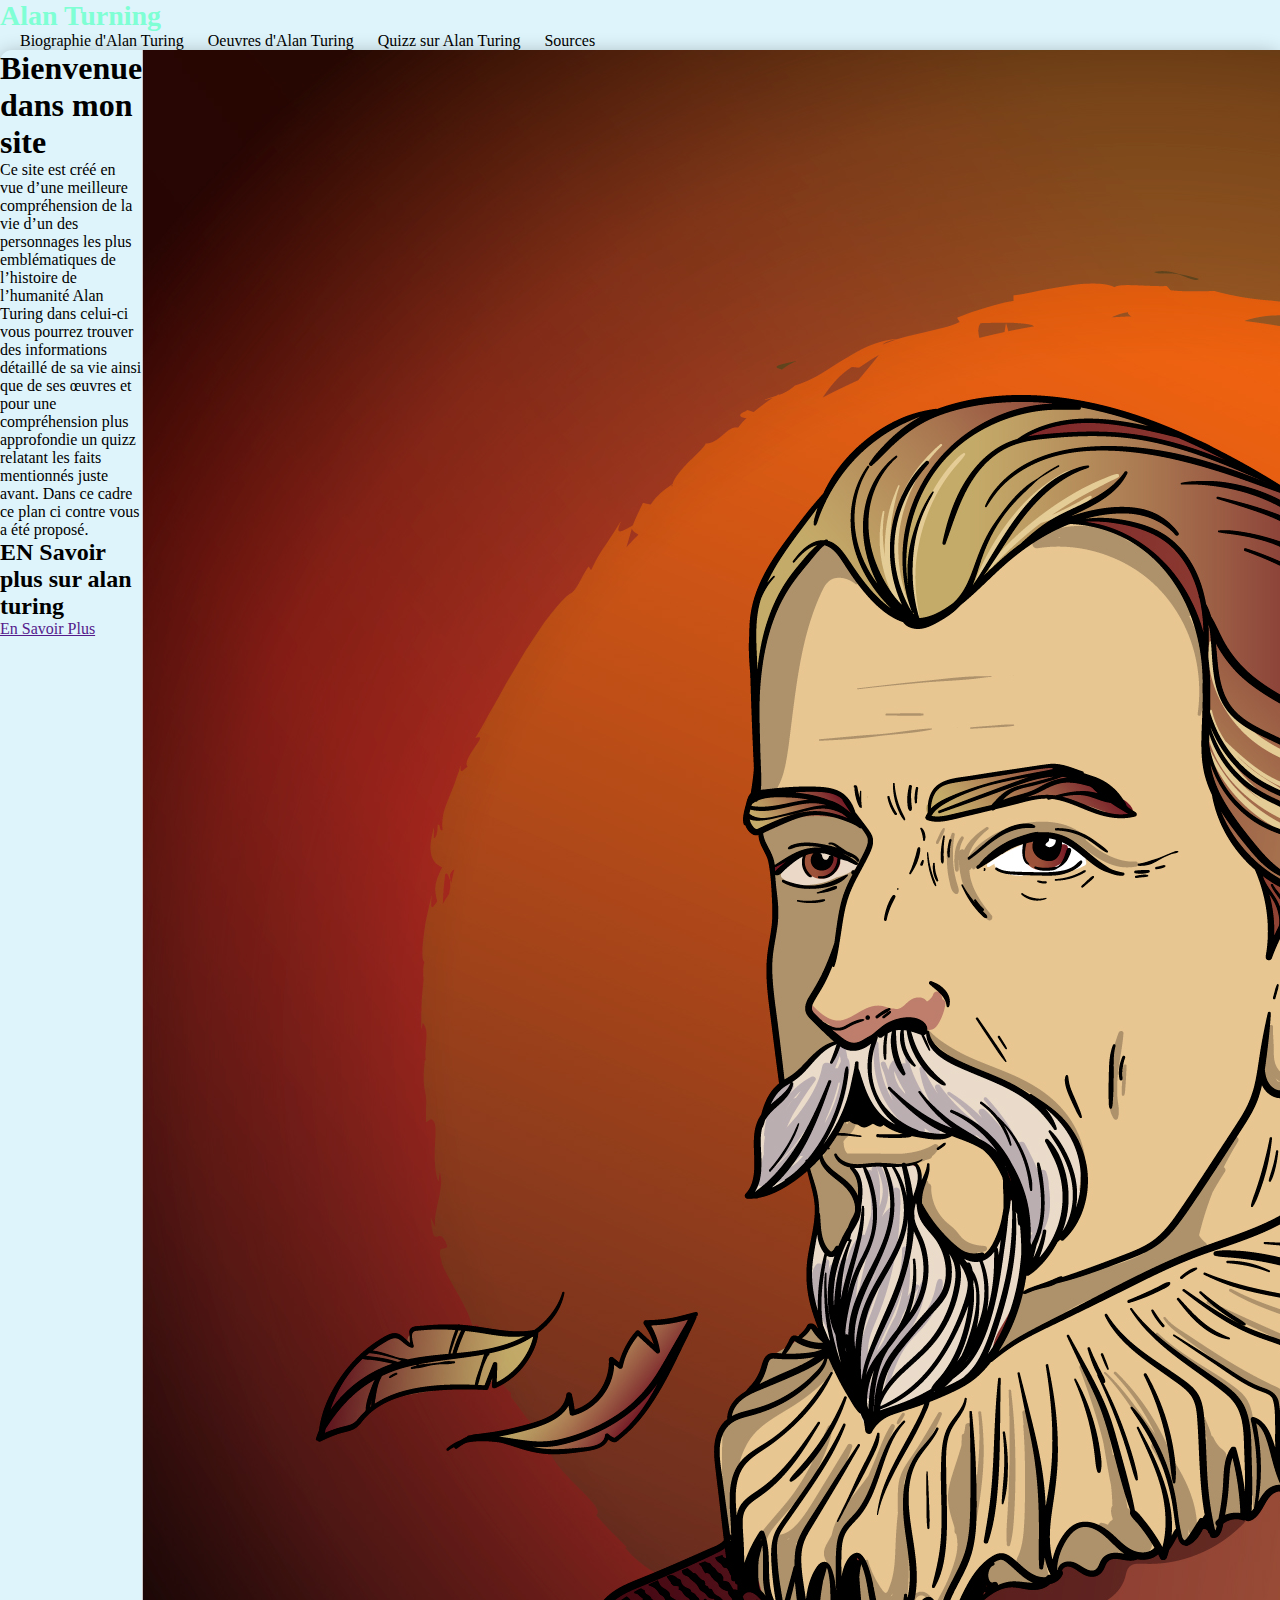
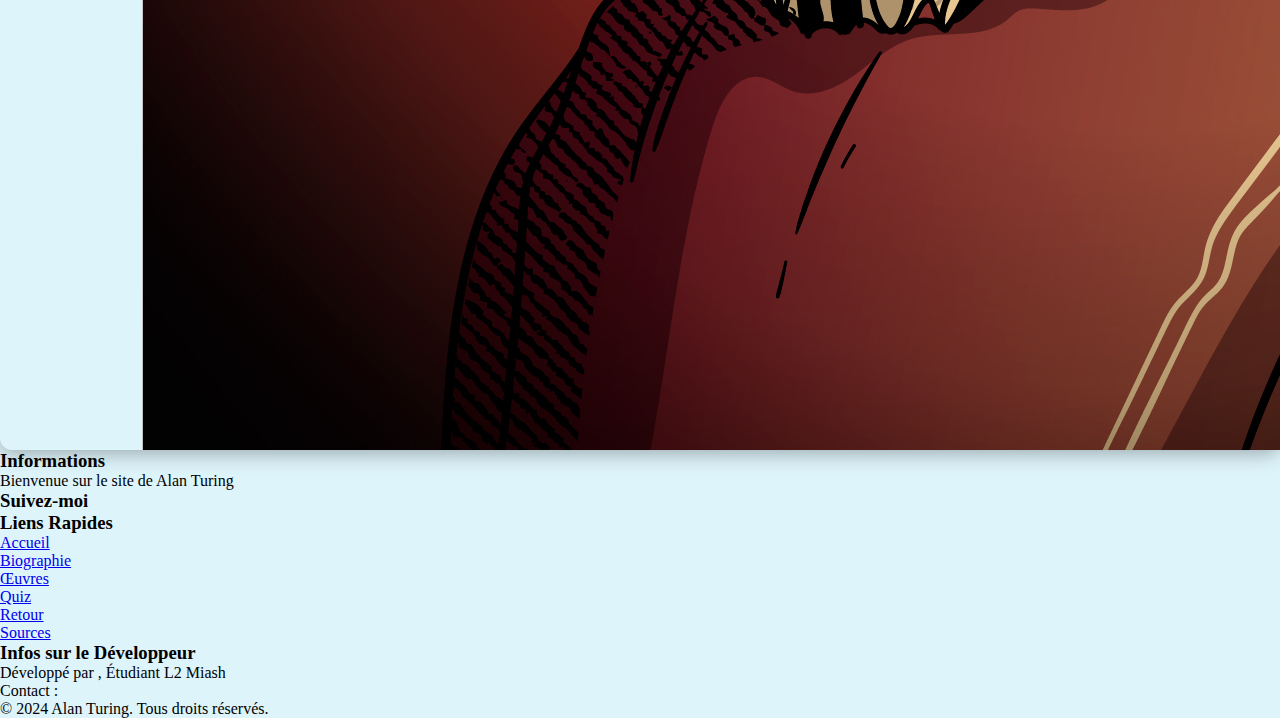
==== index.html @ b19348b5 "Add files via upload" ====
<!DOCTYPE html>
<html lang="en">
<head>
    <meta charset="UTF-8">
    <meta name="viewport" content="width=device-width, initial-scale=1.0">
    <title>Alan Turing - Biographie et Œuvres</title>
    <link rel="stylesheet" href="styles.css">

</head>
<body>
    <header>
      <a href="index.html" class="logo"> Alan Turning</a>
       <nav class="navbar">
            <a href=biographie.html>Biographie d'Alan Turing</a>
            <a href=oeuvres.html>Oeuvres d'Alan Turing</a>
            <a href=quiz.html> Quizz sur Alan Turing</a>
            <a href=sources.html> Sources</a>
       </nav>
    </header>


    <main>

    <section id="hero" class="container">
        <div class="text-hero" >
            <h1>Bienvenue dans mon site</h1>
            <p>Ce site est créé en vue d’une meilleure compréhension de la vie d’un des personnages les
                plus emblématiques de l’histoire de l’humanité Alan Turing dans celui-ci vous pourrez
                trouver des informations détaillé de sa vie ainsi que de ses œuvres et pour une
                compréhension plus approfondie un quizz relatant les faits mentionnés juste avant. Dans ce cadre ce plan ci contre vous a été proposé. </p>
                <h2> EN Savoir plus sur alan turing</h2>
                <a href="" class="button1"> En Savoir Plus</a>
        </div>
            <img src="9861548.jpg" alt="Alan Turing">
    </section>

    </main>

    <footer>
        <div class="footer-container">

            <!-- Column 1: Introduction -->
            <div class="footer-column">
              <h3>Informations</h3>
              <p>Bienvenue sur le site de Alan Turing</p>
            </div>
        
            <!-- Column 2: Social Media -->
            <div class="footer-column">
              <h3>Suivez-moi</h3>
              <div class="social-icons">
                <a href="" target="_blank" aria-label="Facebook"><i class="fab fa-facebook-f"></i></a>
                <a href="" target="_blank" aria-label="Twitter"><i class="fab fa-twitter"></i></a>
                <a href="" target="_blank" aria-label="Instagram"><i class="fab fa-instagram"></i></a>
                <a href="" target="_blank" aria-label="LinkedIn"><i class="fab fa-linkedin-in"></i></a>
              </div>
            </div>
        
            <!-- Column 3: Website Pages -->
            <div class="footer-column">
              <h3>Liens Rapides</h3>
              <ul>
                <li><a href="index.html">Accueil</a></li>
                <li><a href="Pages/biographie.html">Biographie</a></li>
                <li><a href="Pages/oeuvre.html">Œuvres</a></li>
                <li><a href="Pages/Quiz.html">Quiz</a></li>
                <li><a href="Pages/Feedback.html">Retour</a></li>
                <li><a href="Pages/sources.html">Sources</a></li>
              </ul>
            </div>
        
            <!-- Column 4: Developer Info -->
            <div class="footer-column">
              <h3>Infos sur le Développeur</h3>
              <p>Développé par <a href="" target="_blank"></a>, Étudiant L2 Miash</p>
              <p>Contact : <a href="mailto:"></a></p>
            </div>
        
          </div>
        
          <div class="footer-bottom">
            <p>&copy; 2024 Alan Turing. Tous droits réservés.</p>
          </div>
    </footer>
</body>
</html>
---- styles.css ----
*{
    margin:0;
    padding: 0;
    box-sizing: border-box;
    font-family: 'Times New Roman', Times, serif;
}

body{
    min-height: 100vh;
    background: #0bb1df23;
    background-size: cover;
    color: black;
}

.header{
    position: sticky;
    top: 0;
    width: 100%;
    padding: 15px 40px;
    display: flex;
    justify-content: space-between;
    align-items: center;
    z-index: 100;
    background-color: #0bb1df23;
}

.logo{
    font-size: 28px;
    color: aquamarine;
    font-weight: 700;
    text-decoration: none;
}

.navbar a {
    font-size: 1.0rem;
    color: black;
    font-weight: 500;
    margin-left: 20px;
    position: relative;
    text-decoration: none;
}

.navbar a::before{
    content: "";
    position: absolute;
    top: 100%;
    left: 0;
    width: 0;
    height: 2px;
    background: darkblue ;
    transition: width 0.3s;
}

.navbar a:hover::before {
    width: 100%;
}

.container {
    display: flex;
    max-width: 100%;
    height: auto;
    border-radius: 12px;
    box-shadow: 0 4px 20px rgba(0,0,0,0.3);
}

.text-hero {
    width: 50%;
}

.text-hero h1{
    font-size: 2rem;
}
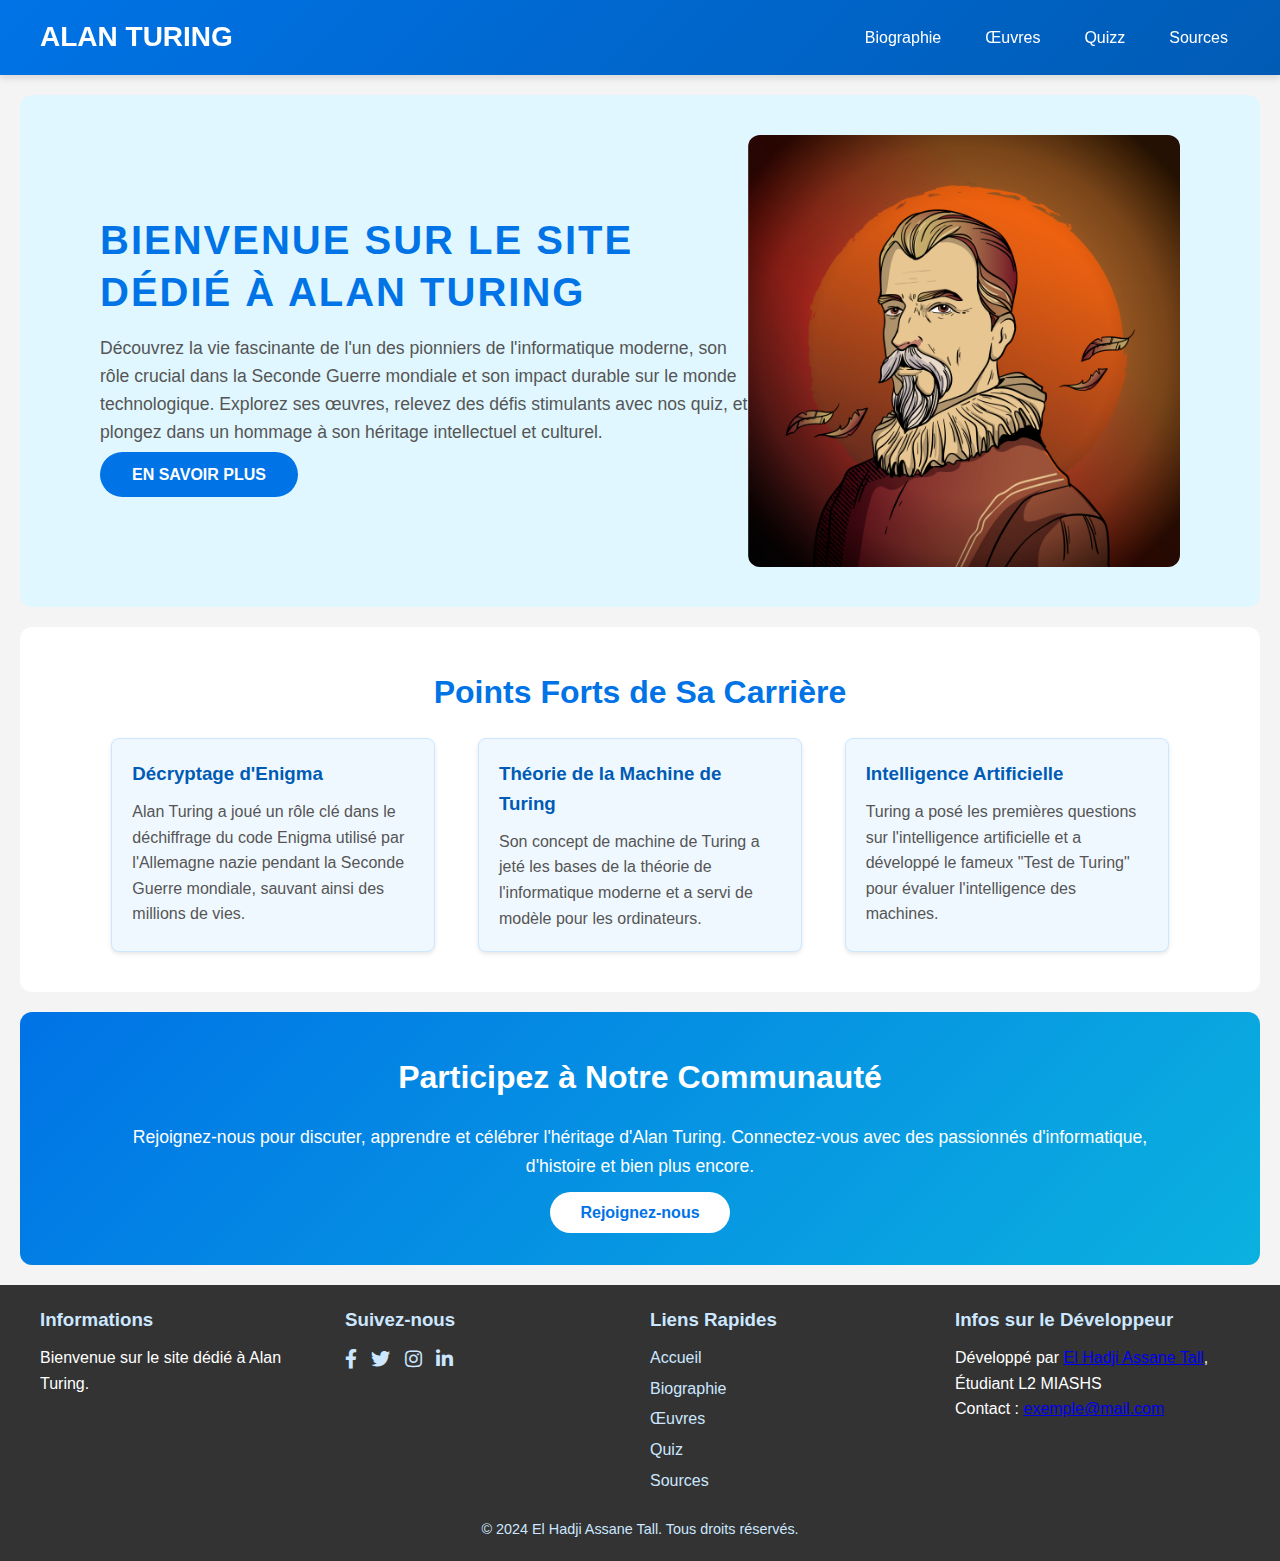
==== commit db426829: "BIG UPDATE" ====
--- a/index.html
+++ b/index.html
@@ -1,86 +1,103 @@
 <!DOCTYPE html>
-<html lang="en">
+<html lang="fr">
 <head>
     <meta charset="UTF-8">
     <meta name="viewport" content="width=device-width, initial-scale=1.0">
     <title>Alan Turing - Biographie et Œuvres</title>
     <link rel="stylesheet" href="styles.css">
-
+    <link href="https://cdnjs.cloudflare.com/ajax/libs/font-awesome/5.15.4/css/all.min.css" rel="stylesheet">
 </head>
 <body>
     <header>
-      <a href="index.html" class="logo"> Alan Turning</a>
+      <a href="index.html" class="logo">Alan Turing</a>
        <nav class="navbar">
-            <a href=biographie.html>Biographie d'Alan Turing</a>
-            <a href=oeuvres.html>Oeuvres d'Alan Turing</a>
-            <a href=quiz.html> Quizz sur Alan Turing</a>
-            <a href=sources.html> Sources</a>
+            <a href="biographie.html">Biographie</a>
+            <a href="oeuvres.html">Œuvres</a>
+            <a href="quiz.html">Quizz</a>
+            <a href="sources.html">Sources</a>
        </nav>
     </header>
 
+    <main>
+        <!-- Hero Section -->
+        <section id="hero" class="container">
+            <div class="text-hero">
+                <h1>Bienvenue sur le site dédié à Alan Turing</h1>
+                <p>Découvrez la vie fascinante de l'un des pionniers de l'informatique moderne, son rôle crucial dans la Seconde Guerre mondiale et son impact durable sur le monde technologique. Explorez ses œuvres, relevez des défis stimulants avec nos quiz, et plongez dans un hommage à son héritage intellectuel et culturel.</p>
+                <a href="biographie.html" class="button1">En Savoir Plus</a>
+            </div>
+            <img src="9861548.jpg" alt="Alan Turing">
+        </section>
 
-    <main>
+        <!-- New Section: Highlights of Turing's Achievements -->
+        <section id="achievements" class="container">
+            <h2>Points Forts de Sa Carrière</h2>
+            <div class="achievement-grid">
+                <div class="achievement-card">
+                    <h3>Décryptage d'Enigma</h3>
+                    <p>Alan Turing a joué un rôle clé dans le déchiffrage du code Enigma utilisé par l'Allemagne nazie pendant la Seconde Guerre mondiale, sauvant ainsi des millions de vies.</p>
+                </div>
+                <div class="achievement-card">
+                    <h3>Théorie de la Machine de Turing</h3>
+                    <p>Son concept de machine de Turing a jeté les bases de la théorie de l'informatique moderne et a servi de modèle pour les ordinateurs.</p>
+                </div>
+                <div class="achievement-card">
+                    <h3>Intelligence Artificielle</h3>
+                    <p>Turing a posé les premières questions sur l'intelligence artificielle et a développé le fameux "Test de Turing" pour évaluer l'intelligence des machines.</p>
+                </div>
+            </div>
+        </section>
 
-    <section id="hero" class="container">
-        <div class="text-hero" >
-            <h1>Bienvenue dans mon site</h1>
-            <p>Ce site est créé en vue d’une meilleure compréhension de la vie d’un des personnages les
-                plus emblématiques de l’histoire de l’humanité Alan Turing dans celui-ci vous pourrez
-                trouver des informations détaillé de sa vie ainsi que de ses œuvres et pour une
-                compréhension plus approfondie un quizz relatant les faits mentionnés juste avant. Dans ce cadre ce plan ci contre vous a été proposé. </p>
-                <h2> EN Savoir plus sur alan turing</h2>
-                <a href="" class="button1"> En Savoir Plus</a>
-        </div>
-            <img src="9861548.jpg" alt="Alan Turing">
-    </section>
-
+        <!-- Call to Action: Join the Community -->
+        <section id="cta" class="cta-section">
+            <h2>Participez à Notre Communauté</h2>
+            <p>Rejoignez-nous pour discuter, apprendre et célébrer l'héritage d'Alan Turing. Connectez-vous avec des passionnés d'informatique, d'histoire et bien plus encore.</p>
+            <a href="https://www.linkedin.com/groups" target="_blank" class="cta-button">Rejoignez-nous</a>
+        </section>
     </main>
 
     <footer>
         <div class="footer-container">
-
             <!-- Column 1: Introduction -->
             <div class="footer-column">
               <h3>Informations</h3>
-              <p>Bienvenue sur le site de Alan Turing</p>
+              <p>Bienvenue sur le site dédié à Alan Turing.</p>
             </div>
         
             <!-- Column 2: Social Media -->
             <div class="footer-column">
-              <h3>Suivez-moi</h3>
+              <h3>Suivez-nous</h3>
               <div class="social-icons">
-                <a href="" target="_blank" aria-label="Facebook"><i class="fab fa-facebook-f"></i></a>
-                <a href="" target="_blank" aria-label="Twitter"><i class="fab fa-twitter"></i></a>
-                <a href="" target="_blank" aria-label="Instagram"><i class="fab fa-instagram"></i></a>
-                <a href="" target="_blank" aria-label="LinkedIn"><i class="fab fa-linkedin-in"></i></a>
+                <a href="#" target="_blank" aria-label="Facebook"><i class="fab fa-facebook-f"></i></a>
+                <a href="#" target="_blank" aria-label="Twitter"><i class="fab fa-twitter"></i></a>
+                <a href="#" target="_blank" aria-label="Instagram"><i class="fab fa-instagram"></i></a>
+                <a href="#" target="_blank" aria-label="LinkedIn"><i class="fab fa-linkedin-in"></i></a>
               </div>
             </div>
         
-            <!-- Column 3: Website Pages -->
+            <!-- Column 3: Quick Links -->
             <div class="footer-column">
               <h3>Liens Rapides</h3>
               <ul>
                 <li><a href="index.html">Accueil</a></li>
-                <li><a href="Pages/biographie.html">Biographie</a></li>
-                <li><a href="Pages/oeuvre.html">Œuvres</a></li>
-                <li><a href="Pages/Quiz.html">Quiz</a></li>
-                <li><a href="Pages/Feedback.html">Retour</a></li>
-                <li><a href="Pages/sources.html">Sources</a></li>
+                <li><a href="biographie.html">Biographie</a></li>
+                <li><a href="oeuvres.html">Œuvres</a></li>
+                <li><a href="quiz.html">Quiz</a></li>
+                <li><a href="sources.html">Sources</a></li>
               </ul>
             </div>
         
             <!-- Column 4: Developer Info -->
             <div class="footer-column">
               <h3>Infos sur le Développeur</h3>
-              <p>Développé par <a href="" target="_blank"></a>, Étudiant L2 Miash</p>
-              <p>Contact : <a href="mailto:"></a></p>
+              <p>Développé par <a href="#">El Hadji Assane Tall</a>, Étudiant L2 MIASHS</p>
+              <p>Contact : <a href="mailto:exemple@mail.com">exemple@mail.com</a></p>
             </div>
+        </div>
         
-          </div>
-        
-          <div class="footer-bottom">
-            <p>&copy; 2024 Alan Turing. Tous droits réservés.</p>
-          </div>
+        <div class="footer-bottom">
+            <p>&copy; 2024 El Hadji Assane Tall. Tous droits réservés.</p>
+        </div>
     </footer>
 </body>
-</html>+</html>
--- a/styles.css
+++ b/styles.css
@@ -1,18 +1,20 @@
-*{
-    margin:0;
+/* Global Styles */
+* {
+    margin: 0;
     padding: 0;
     box-sizing: border-box;
-    font-family: 'Times New Roman', Times, serif;
-}
-
-body{
+    font-family: 'Arial', sans-serif;
+}
+
+body {
     min-height: 100vh;
-    background: #0bb1df23;
-    background-size: cover;
-    color: black;
-}
-
-.header{
+    background: #f4f4f4;
+    color: #333;
+    line-height: 1.6;
+}
+
+/* Header Styles */
+header {
     position: sticky;
     top: 0;
     width: 100%;
@@ -20,53 +22,256 @@
     display: flex;
     justify-content: space-between;
     align-items: center;
-    z-index: 100;
-    background-color: #0bb1df23;
-}
-
-.logo{
+    background: linear-gradient(135deg, #0bb1df, #0073e6);
+    color: #fff;
+    box-shadow: 0 4px 6px rgba(0, 0, 0, 0.1);
+    z-index: 1000;
+}
+
+header:hover {
+    background: linear-gradient(135deg, #0073e6, #005bb5);
+}
+
+header .logo {
     font-size: 28px;
-    color: aquamarine;
-    font-weight: 700;
-    text-decoration: none;
+    color: #fff;
+    font-weight: bold;
+    text-transform: uppercase;
+    text-decoration: none;
+    transition: color 0.3s ease;
+}
+
+header .logo:hover {
+    color: #cce7ff;
+}
+
+.navbar {
+    display: flex;
+    align-items: center;
 }
 
 .navbar a {
-    font-size: 1.0rem;
-    color: black;
+    font-size: 1rem;
+    color: #fff;
     font-weight: 500;
     margin-left: 20px;
     position: relative;
     text-decoration: none;
-}
-
-.navbar a::before{
+    padding: 8px 12px;
+    border-radius: 4px;
+    transition: color 0.3s ease, background-color 0.3s ease;
+}
+
+.navbar a::after {
     content: "";
     position: absolute;
-    top: 100%;
+    bottom: -3px;
     left: 0;
     width: 0;
     height: 2px;
-    background: darkblue ;
+    background: #cce7ff;
     transition: width 0.3s;
 }
 
-.navbar a:hover::before {
+.navbar a:hover {
+    color: #cce7ff;
+    background-color: rgba(255, 255, 255, 0.1);
+}
+
+.navbar a:hover::after {
     width: 100%;
 }
 
-.container {
-    display: flex;
+/* Hero Section */
+#hero {
+    display: flex;
+    align-items: center;
+    justify-content: space-between;
+    padding: 40px 80px;
+    background: #e0f7ff;
+    border-radius: 12px;
+    margin: 20px;
+}
+
+.text-hero h1 {
+    font-size: 2.5rem;
+    color: #0073e6;
+    margin-bottom: 16px;
+    text-transform: uppercase;
+    letter-spacing: 2px;
+    line-height: 1.3;
+}
+
+.text-hero p {
+    font-size: 1.1rem;
+    color: #555;
+    margin-bottom: 16px;
+}
+
+.text-hero .button1 {
+    padding: 12px 30px;
+    background-color: #0073e6;
+    color: #fff;
+    font-weight: 700;
+    text-transform: uppercase;
+    border-radius: 50px;
+    border: 2px solid transparent;
+    transition: all 0.3s ease;
+    font-size: 1rem;
+    text-decoration: none;
+}
+
+.text-hero .button1:hover {
+    background-color: transparent;
+    color: #0073e6;
+    border-color: #0073e6;
+    cursor: pointer;
+}
+
+.container img {
+    width: 40%;
     max-width: 100%;
     height: auto;
     border-radius: 12px;
-    box-shadow: 0 4px 20px rgba(0,0,0,0.3);
-}
-
-.text-hero {
-    width: 50%;
-}
-
-.text-hero h1{
+}
+
+/* Achievements Section */
+#achievements {
+    padding: 40px 80px;
+    background: #ffffff;
+    margin: 20px;
+    border-radius: 12px;
+}
+
+#achievements h2 {
+    text-align: center;
     font-size: 2rem;
-}+    margin-bottom: 20px;
+    color: #0073e6;
+}
+
+.achievement-grid {
+    display: flex;
+    gap: 20px;
+    justify-content: space-around;
+    flex-wrap: wrap;
+}
+
+.achievement-card {
+    background: #f0f8ff;
+    border: 1px solid #cce7ff;
+    border-radius: 8px;
+    padding: 20px;
+    width: 30%;
+    box-shadow: 0 2px 4px rgba(0, 0, 0, 0.1);
+    transition: transform 0.3s ease;
+}
+
+.achievement-card h3 {
+    margin-bottom: 10px;
+    color: #005bb5;
+}
+
+.achievement-card p {
+    font-size: 1rem;
+    color: #555;
+}
+
+.achievement-card:hover {
+    transform: translateY(-5px);
+}
+
+/* CTA Section */
+.cta-section {
+    padding: 40px 80px;
+    background: linear-gradient(135deg, #0073e6, #0bb1df);
+    text-align: center;
+    color: #fff;
+    border-radius: 12px;
+    margin: 20px;
+}
+
+.cta-section h2 {
+    font-size: 2rem;
+    margin-bottom: 20px;
+}
+
+.cta-section p {
+    font-size: 1.1rem;
+    margin-bottom: 20px;
+}
+
+.cta-button {
+    padding: 12px 30px;
+    background-color: #fff;
+    color: #0073e6;
+    font-weight: bold;
+    border-radius: 50px;
+    text-decoration: none;
+    transition: background-color 0.3s ease, color 0.3s ease;
+}
+
+.cta-button:hover {
+    background-color: #0073e6;
+    color: #fff;
+}
+
+/* Footer */
+footer {
+    padding: 20px 40px;
+    background: #333;
+    color: #fff;
+}
+
+.footer-container {
+    display: flex;
+    justify-content: space-between;
+    flex-wrap: wrap;
+    gap: 20px;
+}
+
+.footer-column {
+    flex: 1;
+}
+
+.footer-column h3 {
+    margin-bottom: 10px;
+    color: #cce7ff;
+}
+
+.footer-column ul {
+    list-style: none;
+    padding: 0;
+}
+
+.footer-column ul li {
+    margin: 5px 0;
+}
+
+.footer-column ul li a {
+    color: #cce7ff;
+    text-decoration: none;
+    transition: color 0.3s;
+}
+
+.footer-column ul li a:hover {
+    color: #fff;
+}
+
+.social-icons a {
+    color: #cce7ff;
+    margin-right: 10px;
+    font-size: 1.2rem;
+    transition: color 0.3s;
+}
+
+.social-icons a:hover {
+    color: #fff;
+}
+
+.footer-bottom {
+    text-align: center;
+    margin-top: 20px;
+    font-size: 0.9rem;
+    color: #cce7ff;
+}
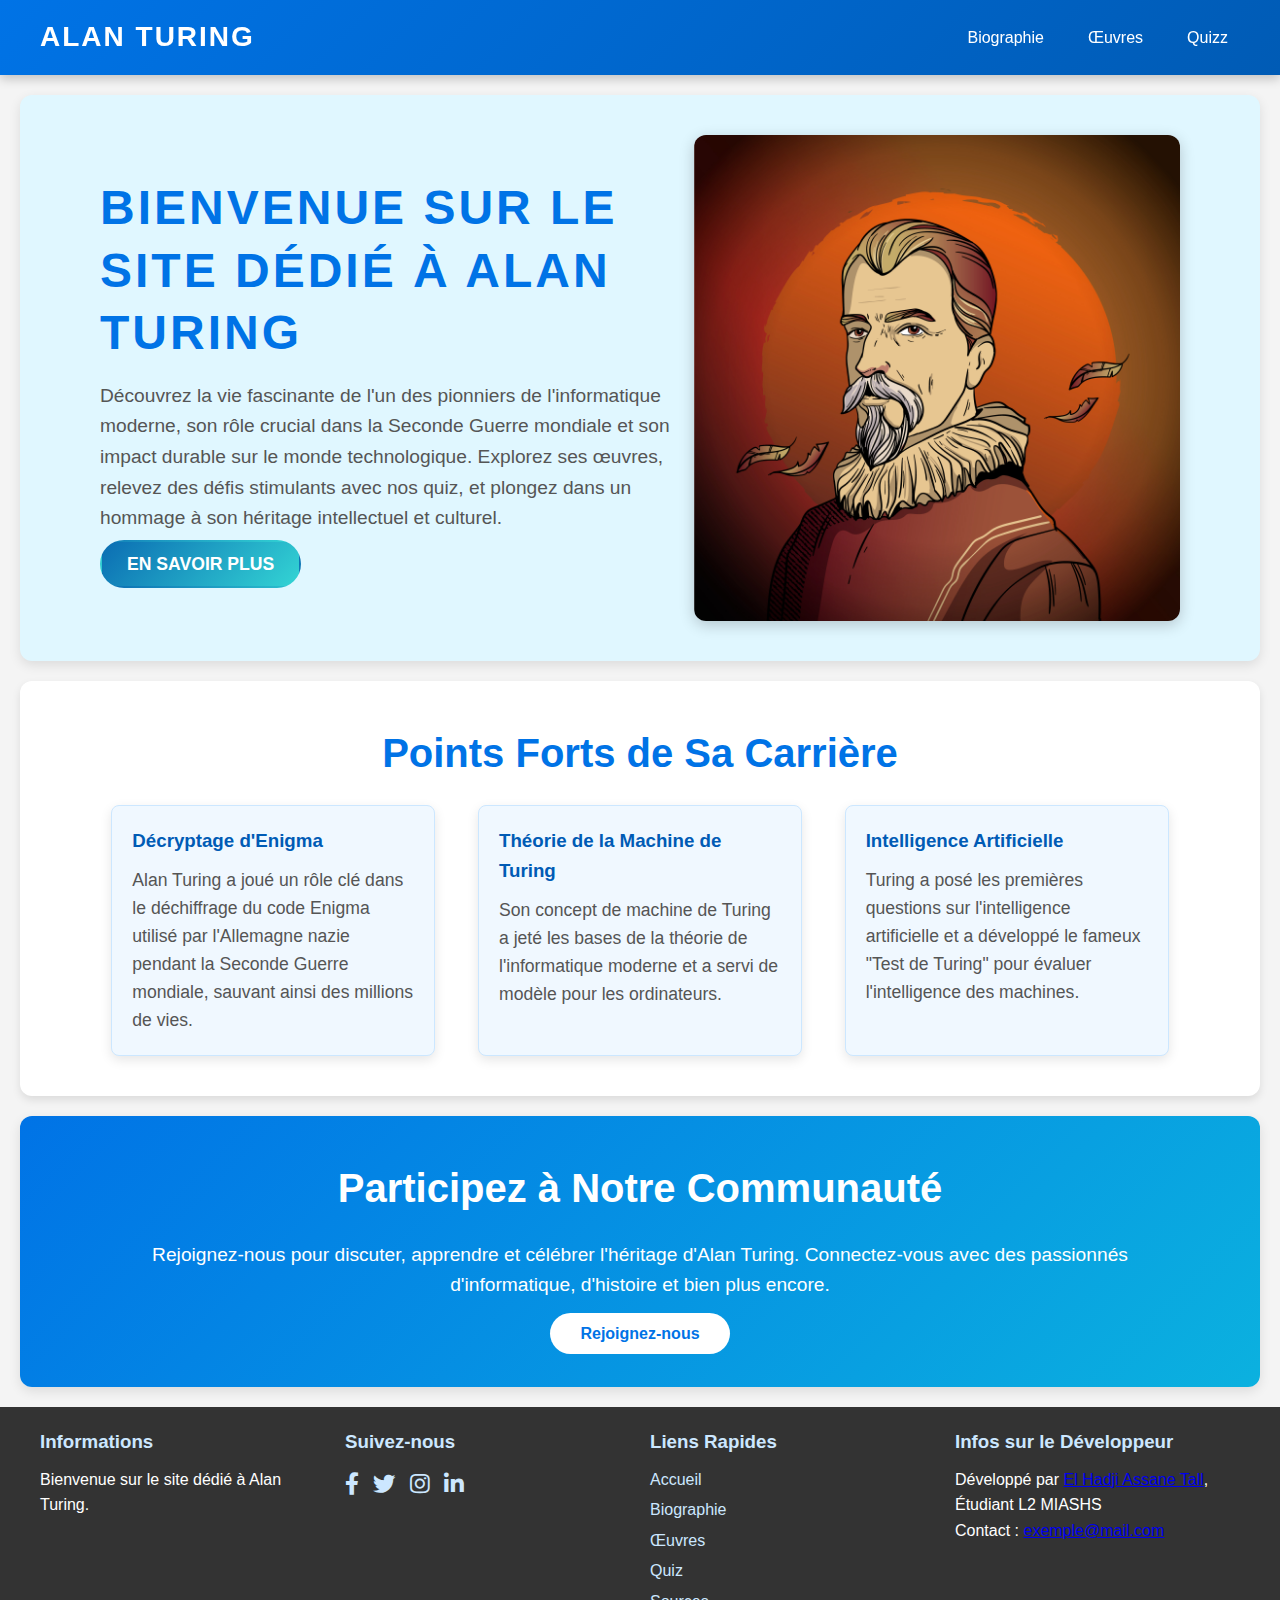
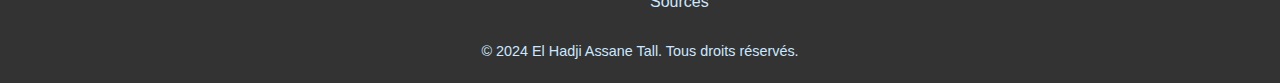
==== commit 1aa972b6: "pppppp" ====
--- a/index.html
+++ b/index.html
@@ -14,7 +14,6 @@
             <a href="biographie.html">Biographie</a>
             <a href="oeuvres.html">Œuvres</a>
             <a href="quiz.html">Quizz</a>
-            <a href="sources.html">Sources</a>
        </nav>
     </header>
 
--- a/styles.css
+++ b/styles.css
@@ -11,6 +11,7 @@
     background: #f4f4f4;
     color: #333;
     line-height: 1.6;
+    font-size: 16px;
 }
 
 /* Header Styles */
@@ -24,8 +25,9 @@
     align-items: center;
     background: linear-gradient(135deg, #0bb1df, #0073e6);
     color: #fff;
-    box-shadow: 0 4px 6px rgba(0, 0, 0, 0.1);
+    box-shadow: 0 4px 10px rgba(0, 0, 0, 0.2);
     z-index: 1000;
+    transition: background 0.3s ease-in-out;
 }
 
 header:hover {
@@ -35,9 +37,10 @@
 header .logo {
     font-size: 28px;
     color: #fff;
-    font-weight: bold;
+    font-weight: 700;
     text-transform: uppercase;
     text-decoration: none;
+    letter-spacing: 2px;
     transition: color 0.3s ease;
 }
 
@@ -70,7 +73,7 @@
     width: 0;
     height: 2px;
     background: #cce7ff;
-    transition: width 0.3s;
+    transition: width 0.3s ease;
 }
 
 .navbar a:hover {
@@ -91,19 +94,20 @@
     background: #e0f7ff;
     border-radius: 12px;
     margin: 20px;
+    box-shadow: 0 4px 12px rgba(0, 0, 0, 0.1);
 }
 
 .text-hero h1 {
-    font-size: 2.5rem;
+    font-size: 3rem;
     color: #0073e6;
     margin-bottom: 16px;
     text-transform: uppercase;
-    letter-spacing: 2px;
+    letter-spacing: 3px;
     line-height: 1.3;
 }
 
 .text-hero p {
-    font-size: 1.1rem;
+    font-size: 1.2rem;
     color: #555;
     margin-bottom: 16px;
 }
@@ -117,7 +121,7 @@
     border-radius: 50px;
     border: 2px solid transparent;
     transition: all 0.3s ease;
-    font-size: 1rem;
+    font-size: 1.1rem;
     text-decoration: none;
 }
 
@@ -129,10 +133,11 @@
 }
 
 .container img {
-    width: 40%;
+    width: 45%;
     max-width: 100%;
     height: auto;
     border-radius: 12px;
+    box-shadow: 0 4px 12px rgba(0, 0, 0, 0.15);
 }
 
 /* Achievements Section */
@@ -141,11 +146,12 @@
     background: #ffffff;
     margin: 20px;
     border-radius: 12px;
+    box-shadow: 0 4px 8px rgba(0, 0, 0, 0.1);
 }
 
 #achievements h2 {
     text-align: center;
-    font-size: 2rem;
+    font-size: 2.5rem;
     margin-bottom: 20px;
     color: #0073e6;
 }
@@ -163,8 +169,8 @@
     border-radius: 8px;
     padding: 20px;
     width: 30%;
-    box-shadow: 0 2px 4px rgba(0, 0, 0, 0.1);
-    transition: transform 0.3s ease;
+    box-shadow: 0 4px 12px rgba(0, 0, 0, 0.1);
+    transition: transform 0.3s ease, box-shadow 0.3s ease;
 }
 
 .achievement-card h3 {
@@ -173,12 +179,13 @@
 }
 
 .achievement-card p {
-    font-size: 1rem;
+    font-size: 1.1rem;
     color: #555;
 }
 
 .achievement-card:hover {
     transform: translateY(-5px);
+    box-shadow: 0 6px 15px rgba(0, 0, 0, 0.2);
 }
 
 /* CTA Section */
@@ -189,15 +196,16 @@
     color: #fff;
     border-radius: 12px;
     margin: 20px;
+    box-shadow: 0 4px 12px rgba(0, 0, 0, 0.1);
 }
 
 .cta-section h2 {
-    font-size: 2rem;
+    font-size: 2.5rem;
     margin-bottom: 20px;
 }
 
 .cta-section p {
-    font-size: 1.1rem;
+    font-size: 1.2rem;
     margin-bottom: 20px;
 }
 
@@ -214,6 +222,7 @@
 .cta-button:hover {
     background-color: #0073e6;
     color: #fff;
+    transform: translateY(-2px);
 }
 
 /* Footer */
@@ -232,6 +241,7 @@
 
 .footer-column {
     flex: 1;
+    min-width: 200px;
 }
 
 .footer-column h3 {
@@ -261,7 +271,7 @@
 .social-icons a {
     color: #cce7ff;
     margin-right: 10px;
-    font-size: 1.2rem;
+    font-size: 1.4rem;
     transition: color 0.3s;
 }
 
@@ -275,3 +285,180 @@
     font-size: 0.9rem;
     color: #cce7ff;
 }
+
+/* Biography Section */
+.biographie-section {
+    padding: 40px 20px;
+    background: #ffffff;
+    margin: 20px auto;
+    border-radius: 12px;
+    box-shadow: 0 4px 12px rgba(0, 0, 0, 0.1);
+    max-width: 1000px;
+}
+
+.biographie-section-content {
+    margin-bottom: 30px;
+}
+
+.biographie-section h2 {
+    font-size: 2.5rem;
+    color: #0b6db3;
+    margin-bottom: 15px;
+    text-transform: uppercase;
+    border-bottom: 3px solid #0b6db3;
+    display: inline-block;
+    padding-bottom: 5px;
+}
+
+.biographie-section p {
+    margin-bottom: 16px;
+    font-size: 1.1rem;
+    text-align: justify;
+}
+
+/* Button and Links */
+.text-hero .button1 {
+    padding: 12px 25px;
+    font-size: 1.1rem;
+    border-radius: 30px;
+    background: linear-gradient(135deg, #0b6db3, #33d4d4);
+    color: #fff;
+    transition: background 0.3s ease-in-out, transform 0.2s;
+}
+
+.text-hero .button1:hover {
+    background: linear-gradient(135deg, #33d4d4, #0b6db3);
+    transform: translateY(-2px);
+}
+
+/* Images */
+.container img {
+    border-radius: 12px;
+    box-shadow: 0 4px 15px rgba(0, 0, 0, 0.2);
+}
+
+/* Works Section */
+.oeuvres-section {
+    padding: 40px 20px;
+    max-width: 1200px;
+    margin: 0 auto;
+    background: #ffffff;
+    border-radius: 10px;
+    box-shadow: 0 4px 8px rgba(0, 0, 0, 0.1);
+}
+
+.oeuvres-section h2 {
+    text-align: center;
+    font-size: 2.5rem;
+    color: #0b6db3;
+    margin-bottom: 30px;
+}
+
+.oeuvres-container {
+    display: flex;
+    flex-direction: column;
+    gap: 30px;
+}
+
+.oeuvres-category {
+    background: #f9f9f9;
+    padding: 20px;
+    border-radius: 8px;
+    box-shadow: 0 2px 6px rgba(0, 0, 0, 0.08);
+}
+
+.oeuvres-category h3 {
+    font-size: 1.8rem;
+    color: #333;
+    margin-bottom: 15px;
+    border-bottom: 2px solid #0b6db3;
+    padding-bottom: 5px;
+}
+
+.oeuvre-item {
+    margin-bottom: 20px;
+}
+
+.oeuvre-item h4 {
+    font-size: 1.4rem;
+    margin-bottom: 5px;
+}
+
+.oeuvre-item h4 a {
+    color: #0b6db3;
+    text-decoration: none;
+    transition: color 0.3s ease;
+}
+
+.oeuvre-item h4 a:hover {
+    color: #33d4d4;
+}
+
+.oeuvre-item p {
+    font-size: 1rem;
+    color: #555;
+    margin: 5px 0 10px;
+}
+
+/* Quiz Section */
+.quiz-instructions {
+    padding: 20px;
+    background: #e3f2fd;
+    margin: 20px auto;
+    max-width: 800px;
+    border-radius: 8px;
+    box-shadow: 0 2px 6px rgba(0, 0, 0, 0.1);
+}
+
+.quiz-instructions h2 {
+    margin-bottom: 10px;
+    font-size: 2rem;
+    color: #0b6db3;
+}
+
+.quiz-instructions p {
+    font-size: 1.1rem;
+    color: #333;
+}
+
+.quiz-container {
+    padding: 20px;
+    background: #ffffff;
+    max-width: 900px;
+    margin: 30px auto;
+    border-radius: 10px;
+    box-shadow: 0 4px 8px rgba(0, 0, 0, 0.1);
+}
+
+.quiz-container h2 {
+    text-align: center;
+    margin-bottom: 20px;
+    font-size: 2rem;
+    color: #0b6db3;
+}
+
+.quiz-question {
+    margin-bottom: 20px;
+    padding: 15px;
+    background: #f9f9f9;
+    border-radius: 6px;
+    box-shadow: 0 2px 6px rgba(0, 0, 0, 0.08);
+}
+
+.quiz-question p {
+    font-size: 1.2rem;
+    color: #333;
+    margin-bottom: 10px;
+}
+
+.quiz-question label {
+    display: block;
+    margin: 8px 0;
+    font-size: 1rem;
+    color: #555;
+}
+
+.quiz-question input[type="radio"] {
+    margin-right: 8px;
+    vertical-align: middle;
+}
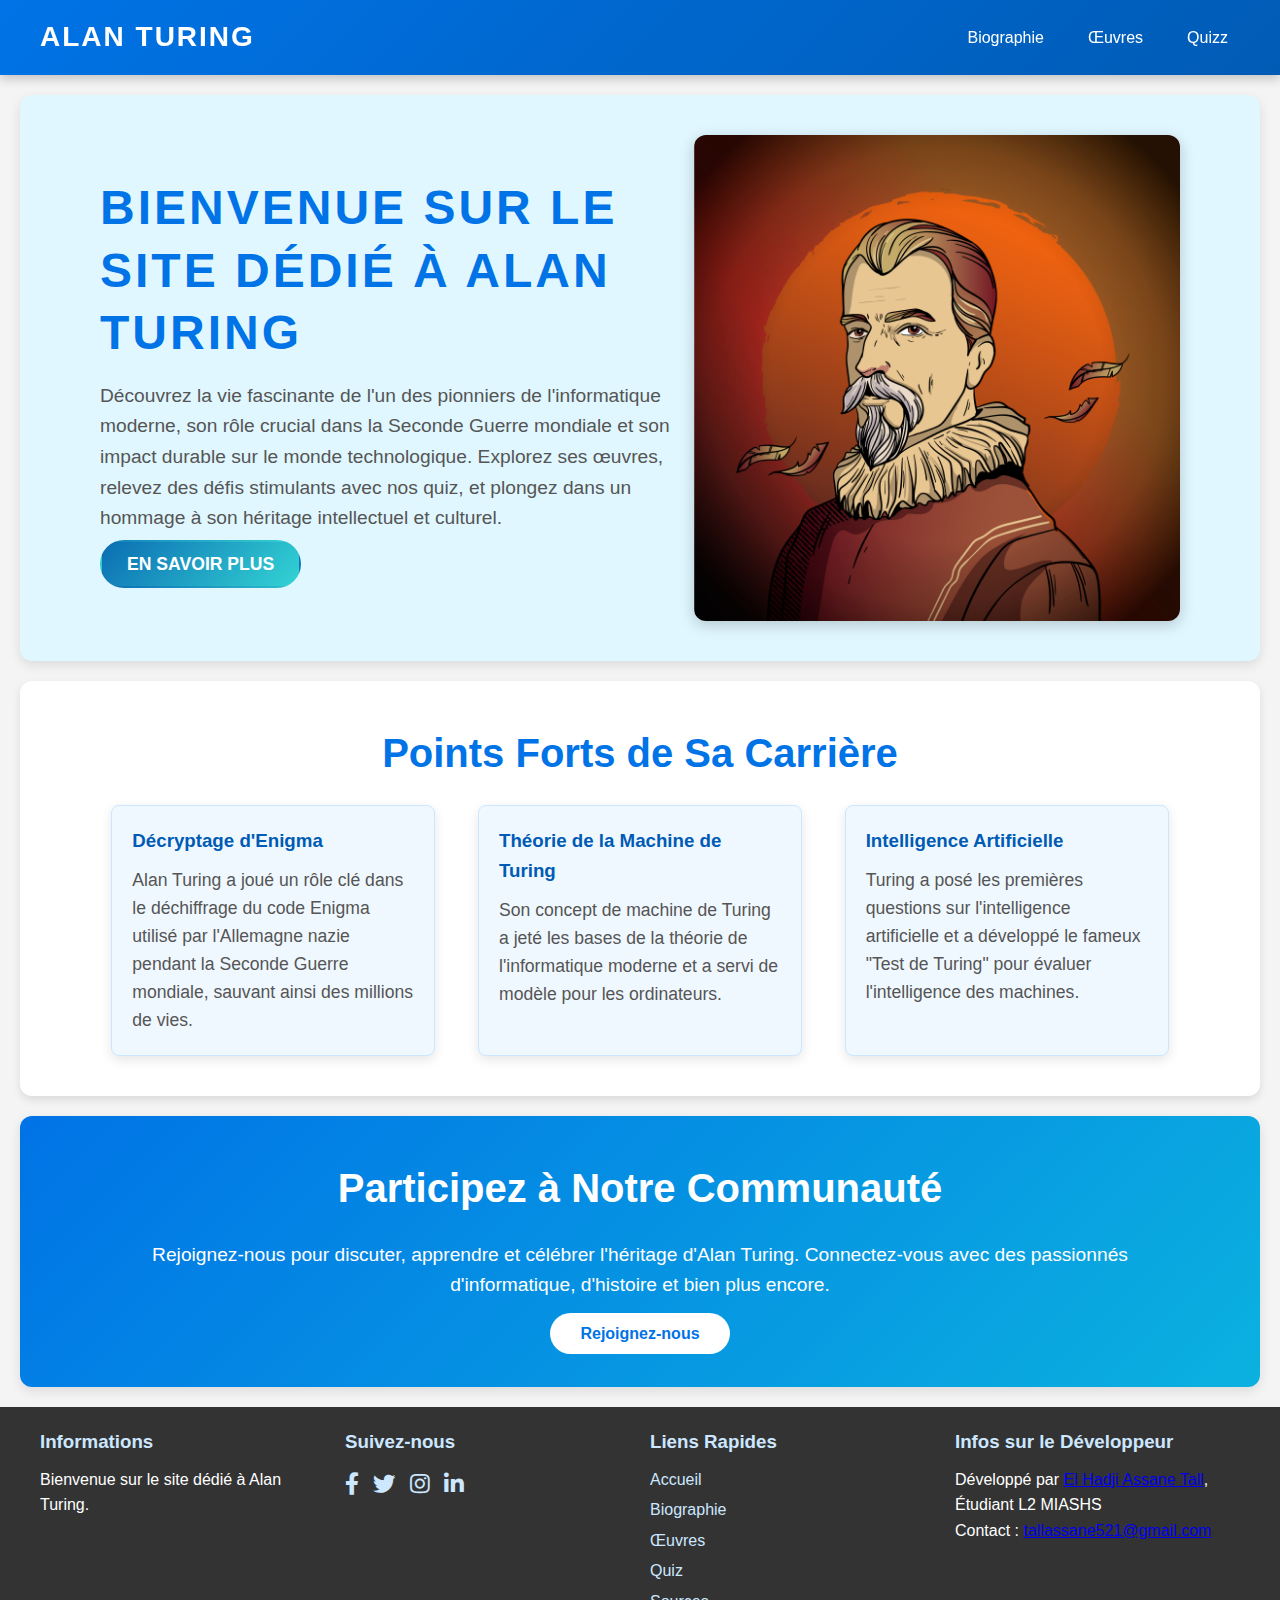
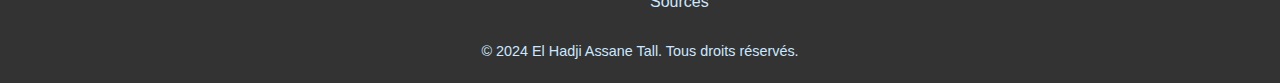
==== commit dca06576: "update footer" ====
--- a/index.html
+++ b/index.html
@@ -90,7 +90,7 @@
             <div class="footer-column">
               <h3>Infos sur le Développeur</h3>
               <p>Développé par <a href="#">El Hadji Assane Tall</a>, Étudiant L2 MIASHS</p>
-              <p>Contact : <a href="mailto:exemple@mail.com">exemple@mail.com</a></p>
+              <p>Contact : <a href="mailto:tallassane521@gmail.com">tallassane521@gmail.com</a></p>
             </div>
         </div>
         
